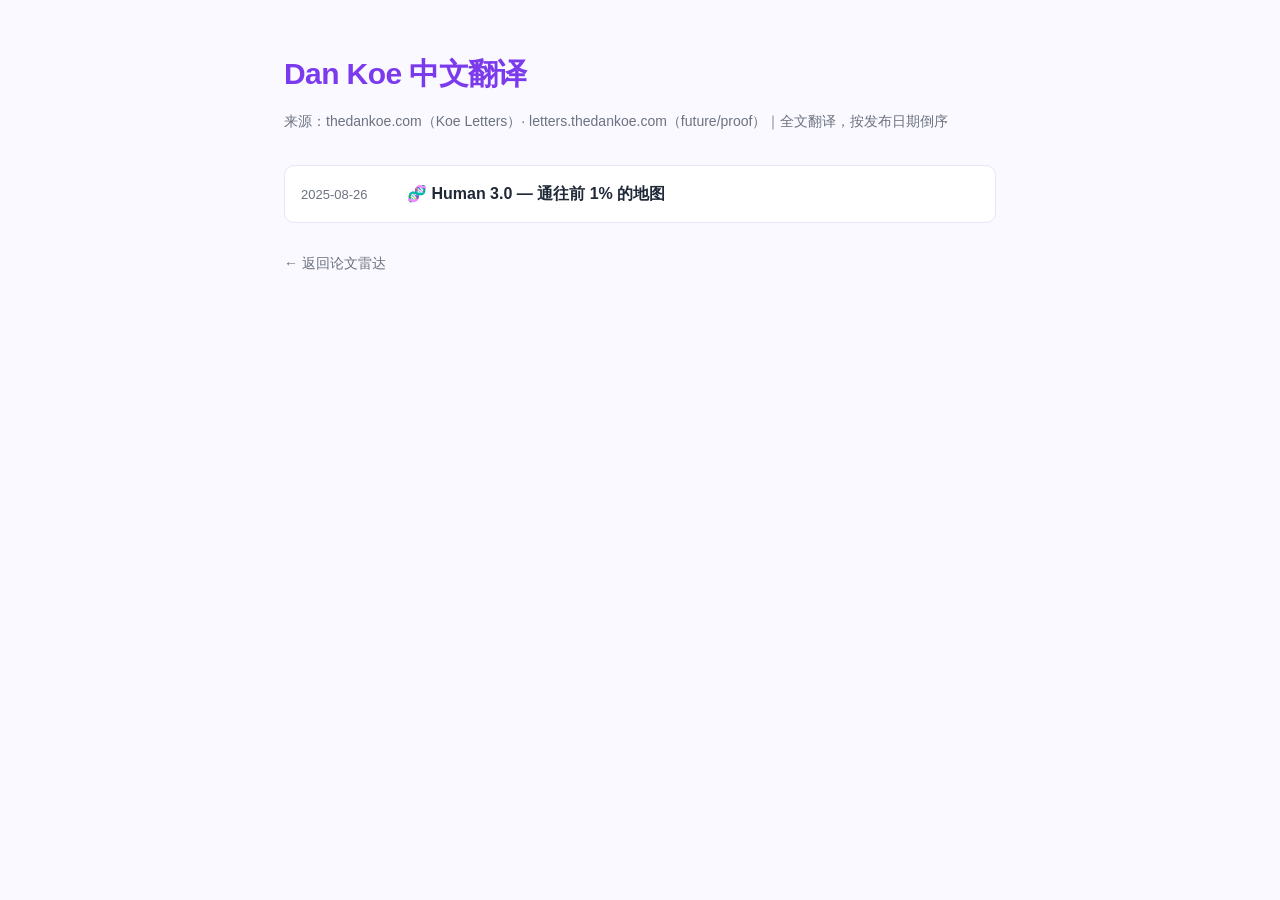
==== paper-radar/dankoe/index.html @ 90ed8d92 "paper-radar: 新增 Dan Koe 中文翻译板块（构建/链接审计接入 + Human 3.0 首篇）" ====
<!doctype html>
<html lang="zh-CN"><head><meta charset="utf-8"><meta name="viewport" content="width=device-width,initial-scale=1">
<title>Dan Koe 中文翻译</title>
<meta name="description" content="Dan Koe 博客长文中文全文翻译（thedankoe.com / letters.thedankoe.com），持续更新。">
<style>
:root{--purple:#7c3aed;--ink:#1f2937;--muted:#6b7280;--bg:#faf9ff;--card:#ffffff;--line:#e9e4f7}
*{box-sizing:border-box}body{margin:0;font-family:-apple-system,BlinkMacSystemFont,"Segoe UI","PingFang SC","Hiragino Sans GB","Microsoft YaHei",sans-serif;color:var(--ink);background:var(--bg);line-height:1.75}
main{max-width:760px;margin:0 auto;padding:48px 24px 64px}
h1{font-size:30px;letter-spacing:-.02em;margin:0 0 8px;color:var(--purple)}
.meta{color:var(--muted);font-size:14px;margin:0 0 32px}
ul{list-style:none;margin:0;padding:0}
li{display:flex;gap:14px;align-items:baseline;padding:14px 16px;background:var(--card);border:1px solid var(--line);border-radius:10px;margin-bottom:10px}
li time{flex:0 0 92px;color:var(--muted);font-size:13px;font-variant-numeric:tabular-nums}
li a{color:var(--ink);text-decoration:none;font-weight:600}
li a:hover{color:var(--purple)}
.back{margin-top:28px;font-size:14px}
.back a{color:var(--muted);text-decoration:none}
.back a:hover{color:var(--purple)}
</style></head>
<body><main>
<h1>Dan Koe 中文翻译</h1>
<p class="meta">来源：thedankoe.com（Koe Letters）· letters.thedankoe.com（future/proof）｜全文翻译，按发布日期倒序</p>
<ul>
<li><time datetime="2025-08-26">2025-08-26</time><a href="2025-08-26-human-3-0-a-map-to-reach-the-top-1.html">🧬 Human 3.0 — 通往前 1% 的地图</a></li>
</ul>
<p class="back"><a href="../index.html">← 返回论文雷达</a></p>
</main></body></html>
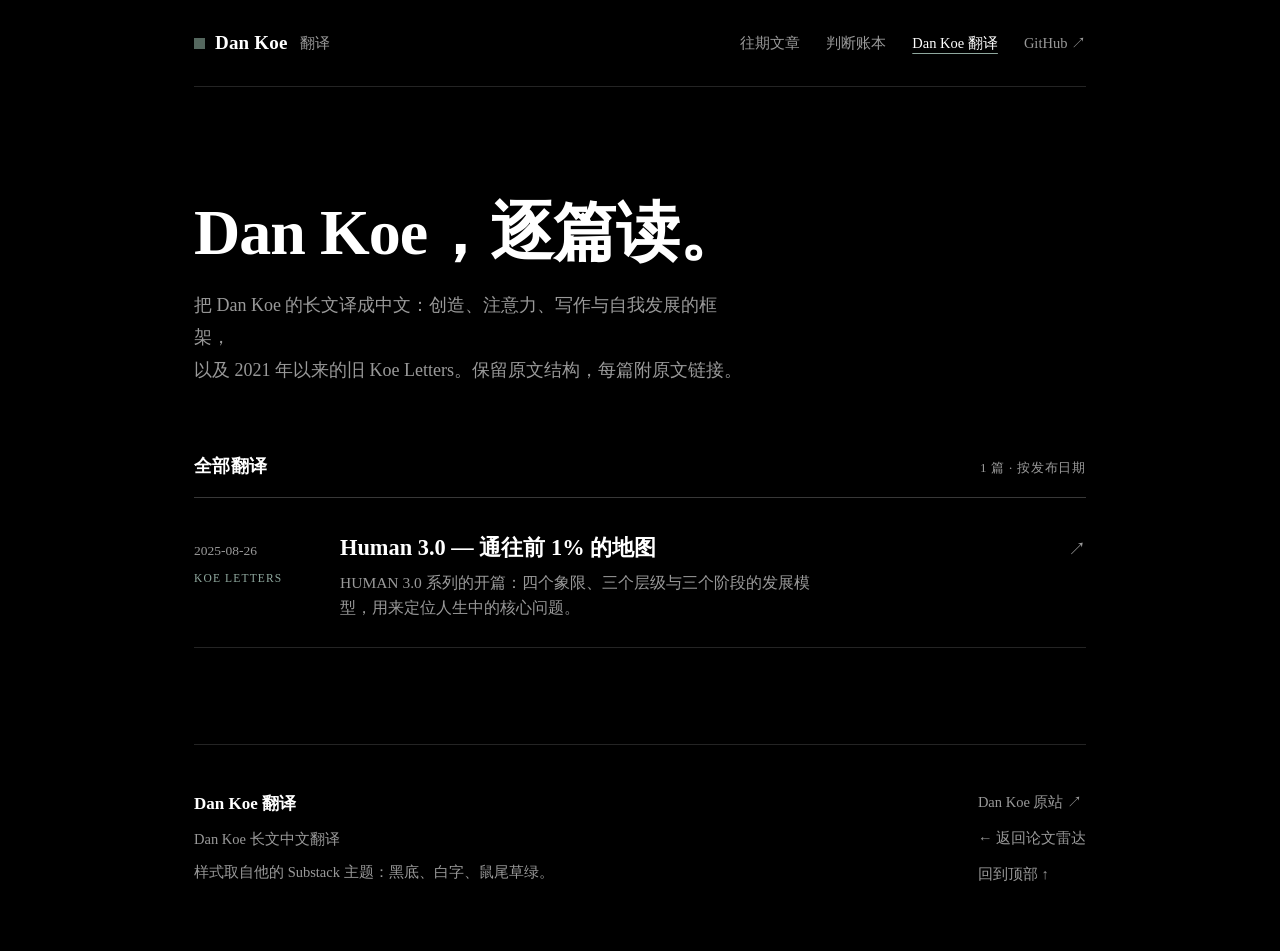
==== commit d5960436: "paper-radar: Dan Koe 板块改用他的原站主题（黑底/白字/Spectral/鼠尾草绿）" ====
--- a/paper-radar/dankoe/index.html
+++ b/paper-radar/dankoe/index.html
@@ -1,27 +1,12 @@
 <!doctype html>
 <html lang="zh-CN"><head><meta charset="utf-8"><meta name="viewport" content="width=device-width,initial-scale=1">
-<title>Dan Koe 中文翻译</title>
-<meta name="description" content="Dan Koe 博客长文中文全文翻译（thedankoe.com / letters.thedankoe.com），持续更新。">
-<style>
-:root{--purple:#7c3aed;--ink:#1f2937;--muted:#6b7280;--bg:#faf9ff;--card:#ffffff;--line:#e9e4f7}
-*{box-sizing:border-box}body{margin:0;font-family:-apple-system,BlinkMacSystemFont,"Segoe UI","PingFang SC","Hiragino Sans GB","Microsoft YaHei",sans-serif;color:var(--ink);background:var(--bg);line-height:1.75}
-main{max-width:760px;margin:0 auto;padding:48px 24px 64px}
-h1{font-size:30px;letter-spacing:-.02em;margin:0 0 8px;color:var(--purple)}
-.meta{color:var(--muted);font-size:14px;margin:0 0 32px}
-ul{list-style:none;margin:0;padding:0}
-li{display:flex;gap:14px;align-items:baseline;padding:14px 16px;background:var(--card);border:1px solid var(--line);border-radius:10px;margin-bottom:10px}
-li time{flex:0 0 92px;color:var(--muted);font-size:13px;font-variant-numeric:tabular-nums}
-li a{color:var(--ink);text-decoration:none;font-weight:600}
-li a:hover{color:var(--purple)}
-.back{margin-top:28px;font-size:14px}
-.back a{color:var(--muted);text-decoration:none}
-.back a:hover{color:var(--purple)}
-</style></head>
-<body><main>
-<h1>Dan Koe 中文翻译</h1>
-<p class="meta">来源：thedankoe.com（Koe Letters）· letters.thedankoe.com（future/proof）｜全文翻译，按发布日期倒序</p>
-<ul>
-<li><time datetime="2025-08-26">2025-08-26</time><a href="2025-08-26-human-3-0-a-map-to-reach-the-top-1.html">🧬 Human 3.0 — 通往前 1% 的地图</a></li>
-</ul>
-<p class="back"><a href="../index.html">← 返回论文雷达</a></p>
-</main></body></html>
+<title>Dan Koe 翻译 · Paper Radar</title><meta name="description" content="Dan Koe 长文的中文翻译：创造、注意力、写作与自我发展的框架，以及 2021 年以来的旧 Koe Letters。黑底、白字、鼠尾草绿，样式取自他的 Substack 主题。">
+<meta property="og:title" content="Dan Koe 翻译"><meta property="og:description" content="Dan Koe 长文的中文翻译：创造、注意力、写作与自我发展的框架，以及 2021 年以来的旧 Koe Letters。"><meta property="og:type" content="website">
+<link rel="canonical" href="https://jahseh618.github.io/doudou-skills-hub/dankoe/index.html"><link rel="stylesheet" href="dankoe.css"></head>
+<body id="top"><a class="skip" href="#main">跳到正文</a><div class="shell">
+<header class="site-header"><a class="wordmark" href="../index.html"><span class="brand-mark" aria-hidden="true"></span>Dan Koe<span class="wordmark-sub">翻译</span></a>
+<nav aria-label="主导航"><a href="../index.html#archive">往期文章</a><a href="../judgments.html">判断账本</a><a href="index.html" aria-current="page">Dan Koe 翻译</a><a href="https://github.com/JAHSEH618/doudou-skills-hub">GitHub ↗</a></nav></header>
+<main id="main"><section class="home-intro"><h1>Dan Koe，逐篇读。</h1><p>把 Dan Koe 的长文译成中文：创造、注意力、写作与自我发展的框架，<br>以及 2021 年以来的旧 Koe Letters。保留原文结构，每篇附原文链接。</p></section>
+<section id="archive" class="archive-section"><div class="section-heading"><h2>全部翻译</h2><span>1 篇 · 按发布日期</span></div><ul class="archive"><li><div class="archive-date"><time datetime="2025-08-26">2025-08-26</time><span>Koe Letters</span></div><div><h3><a href="2025-08-26-human-3-0-a-map-to-reach-the-top-1.html">Human 3.0 — 通往前 1% 的地图</a></h3><p>HUMAN 3.0 系列的开篇：四个象限、三个层级与三个阶段的发展模型，用来定位人生中的核心问题。</p></div><a class="row-arrow" href="2025-08-26-human-3-0-a-map-to-reach-the-top-1.html" aria-label="阅读 Human 3.0 — 通往前 1% 的地图">↗</a></li></ul></section>
+</main>
+<footer class="site-footer"><div><strong>Dan Koe 翻译</strong><p>Dan Koe 长文中文翻译</p><p>样式取自他的 Substack 主题：黑底、白字、鼠尾草绿。</p></div><div class="footer-links"><a href="https://letters.thedankoe.com/archive">Dan Koe 原站 ↗</a><a href="../index.html">← 返回论文雷达</a><a href="#top">回到顶部 ↑</a></div></footer></div></body></html>
--- a/paper-radar/dankoe/dankoe.css
+++ b/paper-radar/dankoe/dankoe.css
@@ -0,0 +1,111 @@
+/* Dan Koe 翻译板块 · 取自 letters.thedankoe.com 主题
+   纯黑底 #000 · 白字 · Spectral 衬线 · 唯一强调色：鼠尾草绿 #54675e */
+:root{
+  --k-bg:#000000;
+  --k-bg-1:#0f0f0f;
+  --k-bg-2:#222222;
+  --k-line:rgba(255,255,255,.14);
+  --k-text:#f2f2f2;
+  --k-strong:#ffffff;
+  --k-muted:#999999;
+  --k-accent:#54675e;
+  --k-accent-text:#8fa89e;
+  --k-serif:'Spectral',Georgia,'Songti SC','STSong','Noto Serif SC',serif;
+  --k-content:720px;
+  --k-page:980px;
+  color-scheme:dark;
+}
+@font-face{font-family:'Spectral';font-style:normal;font-weight:400;font-display:swap;src:url('fonts/spectral-latin-400.woff2') format('woff2');}
+@font-face{font-family:'Spectral';font-style:normal;font-weight:600;font-display:swap;src:url('fonts/spectral-latin-600.woff2') format('woff2');}
+@font-face{font-family:'Spectral';font-style:italic;font-weight:400;font-display:swap;src:url('fonts/spectral-latin-400i.woff2') format('woff2');}
+*{box-sizing:border-box}
+html{scroll-behavior:smooth}
+body{margin:0;background:var(--k-bg);color:var(--k-text);font-family:var(--k-serif);font-size:19px;line-height:1.8;-webkit-font-smoothing:antialiased;text-rendering:optimizeLegibility}
+img{max-width:100%;height:auto}
+::selection{background:var(--k-accent);color:#fff}
+::-webkit-scrollbar{width:11px}
+::-webkit-scrollbar-track{background:var(--k-bg)}
+::-webkit-scrollbar-thumb{background:var(--k-bg-2);border-radius:6px}
+a{color:var(--k-strong);text-decoration:underline;text-decoration-color:rgba(143,168,158,.55);text-underline-offset:3px;text-decoration-thickness:1px;transition:color .18s ease,text-decoration-color .18s ease}
+a:hover{color:#fff;text-decoration-color:var(--k-accent-text)}
+:focus-visible{outline:2px solid var(--k-accent-text);outline-offset:3px;border-radius:2px}
+.skip{position:absolute;left:-9999px;top:0;z-index:100;background:var(--k-accent);color:#fff;padding:10px 18px;font-size:14px;text-decoration:none}
+.skip:focus{left:12px;top:12px}
+.shell{max-width:var(--k-page);margin:0 auto;padding:0 clamp(20px,5vw,44px)}
+.site-header{display:flex;align-items:center;justify-content:space-between;gap:24px;padding:26px 0;border-bottom:1px solid var(--k-line)}
+.wordmark{display:inline-flex;align-items:center;gap:10px;color:#fff;text-decoration:none;font-size:19px;font-weight:600;letter-spacing:.01em}
+.wordmark:hover{color:#fff}
+.brand-mark{width:11px;height:11px;background:var(--k-accent);display:inline-block;flex:none}
+.wordmark-sub{font-weight:400;color:var(--k-muted);font-size:15px;margin-left:2px}
+.site-header nav{display:flex;gap:clamp(14px,2.4vw,26px);flex-wrap:wrap}
+.site-header nav a{color:var(--k-muted);text-decoration:none;font-size:14.5px}
+.site-header nav a:hover{color:#fff}
+.site-header nav a[aria-current]{color:#fff;text-decoration:underline;text-decoration-color:var(--k-accent-text);text-underline-offset:5px}
+.home-intro{padding:clamp(64px,10vw,110px) 0 clamp(40px,6vw,64px)}
+.home-intro h1{margin:0 0 20px;font-size:clamp(2.6rem,7vw,4rem);line-height:1.12;font-weight:600;color:#fff;letter-spacing:-.015em}
+.home-intro p{margin:0;color:var(--k-muted);font-size:1.125rem;max-width:62ch}
+.section-heading{display:flex;align-items:baseline;justify-content:space-between;gap:16px;margin:0 0 8px;padding-bottom:14px;border-bottom:1px solid rgba(255,255,255,.22)}
+.section-heading h2{margin:0;font-size:1.15rem;font-weight:600;color:#fff;letter-spacing:.02em}
+.section-heading span{color:var(--k-muted);font-size:13px;letter-spacing:.06em;white-space:nowrap}
+.archive{list-style:none;margin:0;padding:0}
+.archive li{display:grid;grid-template-columns:118px minmax(0,1fr) auto;gap:clamp(14px,3vw,28px);align-items:baseline;padding:26px 0;border-bottom:1px solid var(--k-line);transition:background .18s ease}
+.archive li:hover{background:rgba(84,103,94,.08)}
+.archive-date{display:flex;flex-direction:column;gap:5px}
+.archive-date time{color:var(--k-muted);font-size:13.5px;font-variant-numeric:tabular-nums}
+.archive-date span{color:var(--k-accent-text);font-size:11.5px;letter-spacing:.1em;text-transform:uppercase}
+.archive li h3{margin:0 0 6px;font-size:1.4rem;line-height:1.4;font-weight:600}
+.archive li h3 a{color:#fff;text-decoration:none}
+.archive li:hover h3 a{color:#fff;text-decoration:underline;text-decoration-color:var(--k-accent-text)}
+.archive li p{margin:0;color:var(--k-muted);font-size:15.5px;line-height:1.65;max-width:64ch}
+.row-arrow{color:var(--k-muted);font-size:18px;text-decoration:none;transition:transform .18s ease,color .18s ease}
+.archive li:hover .row-arrow{color:var(--k-accent-text);transform:translate(3px,-3px)}
+.article-header{padding:clamp(56px,8vw,90px) 0 8px}
+.article-header h1{margin:0;font-size:clamp(2.2rem,5.6vw,3.3rem);line-height:1.16;font-weight:600;color:#fff;letter-spacing:-.015em;max-width:22ch}
+.meta{display:flex;flex-wrap:wrap;gap:8px 18px;margin:22px 0 0;padding:0;list-style:none;color:var(--k-muted);font-size:13px;letter-spacing:.08em;text-transform:uppercase}
+.meta span+span::before{content:"·";margin-right:18px;color:var(--k-bg-2)}
+.toc{margin:44px 0 8px;padding:24px 28px 26px;border:1px solid var(--k-line);background:var(--k-bg-1)}
+.toc h2{margin:0 0 12px;font-size:12px;font-weight:600;color:var(--k-accent-text);letter-spacing:.16em;text-transform:uppercase}
+.toc ol{margin:0;padding-left:1.2em}
+.toc li{margin:7px 0;font-size:15.5px;line-height:1.6}
+.toc a{color:var(--k-text);text-decoration:none}
+.toc a:hover{color:#fff;text-decoration:underline;text-decoration-color:var(--k-accent-text)}
+.reading{max-width:var(--k-content);margin:0 auto;padding:16px 0 40px}
+.reading p{margin:0 0 1.45em}
+.reading h2{margin:2.5em 0 1em;font-size:1.8rem;line-height:1.3;font-weight:600;color:#fff;letter-spacing:-.01em}
+.reading h3{margin:2.1em 0 .9em;font-size:1.32rem;line-height:1.35;font-weight:600;color:#fff}
+.reading h2[id],.reading h3[id]{scroll-margin-top:90px}
+.reading strong{color:#fff;font-weight:600}
+.reading a{text-decoration-color:rgba(143,168,158,.55)}
+.reading blockquote{margin:1.9em 0;padding:.4em 0 .4em 1.5em;border-left:3px solid var(--k-accent);font-style:italic;color:#dcdcdc}
+.reading blockquote p{margin-bottom:.8em}
+.reading ul,.reading ol{margin:0 0 1.45em;padding-left:1.5em}
+.reading li{margin:.5em 0}
+.reading ul li::marker{color:var(--k-accent-text)}
+.reading ol li::marker{color:var(--k-accent-text)}
+.reading img{display:block;margin:2em auto;border:1px solid var(--k-line);border-radius:4px}
+.reading hr{border:0;border-top:1px solid var(--k-line);width:56px;margin:3em auto}
+.note{margin:2.4em 0;padding:22px 26px;border:1px solid var(--k-line);border-left:3px solid var(--k-accent);background:var(--k-bg-1)}
+.note p{margin-bottom:.8em}
+.note p:last-child{margin-bottom:0}
+.back-link{margin:8px 0 0}
+.back-link a{color:var(--k-muted);font-size:14.5px;text-decoration:none}
+.back-link a:hover{color:#fff}
+.source-link{margin:18px 0 0}
+.source-link a{color:var(--k-muted);font-size:13.5px;letter-spacing:.04em}
+.source-link a:hover{color:var(--k-accent-text)}
+.site-footer{margin-top:clamp(56px,9vw,96px);padding:44px 0 64px;border-top:1px solid var(--k-line);display:flex;justify-content:space-between;gap:32px;flex-wrap:wrap}
+.site-footer strong{display:block;color:#fff;font-size:17px;font-weight:600}
+.site-footer p{margin:8px 0 0;color:var(--k-muted);font-size:14.5px;line-height:1.7}
+.footer-links{display:flex;flex-direction:column;gap:10px}
+.footer-links a{color:var(--k-muted);font-size:14.5px;text-decoration:none}
+.footer-links a:hover{color:#fff}
+@media (max-width:640px){
+  body{font-size:18px}
+  .archive li{grid-template-columns:1fr;gap:8px;padding:22px 0}
+  .row-arrow{display:none}
+  .archive li p{font-size:15px}
+}
+@media (prefers-reduced-motion:reduce){
+  html{scroll-behavior:auto}
+  *{transition:none !important}
+}
